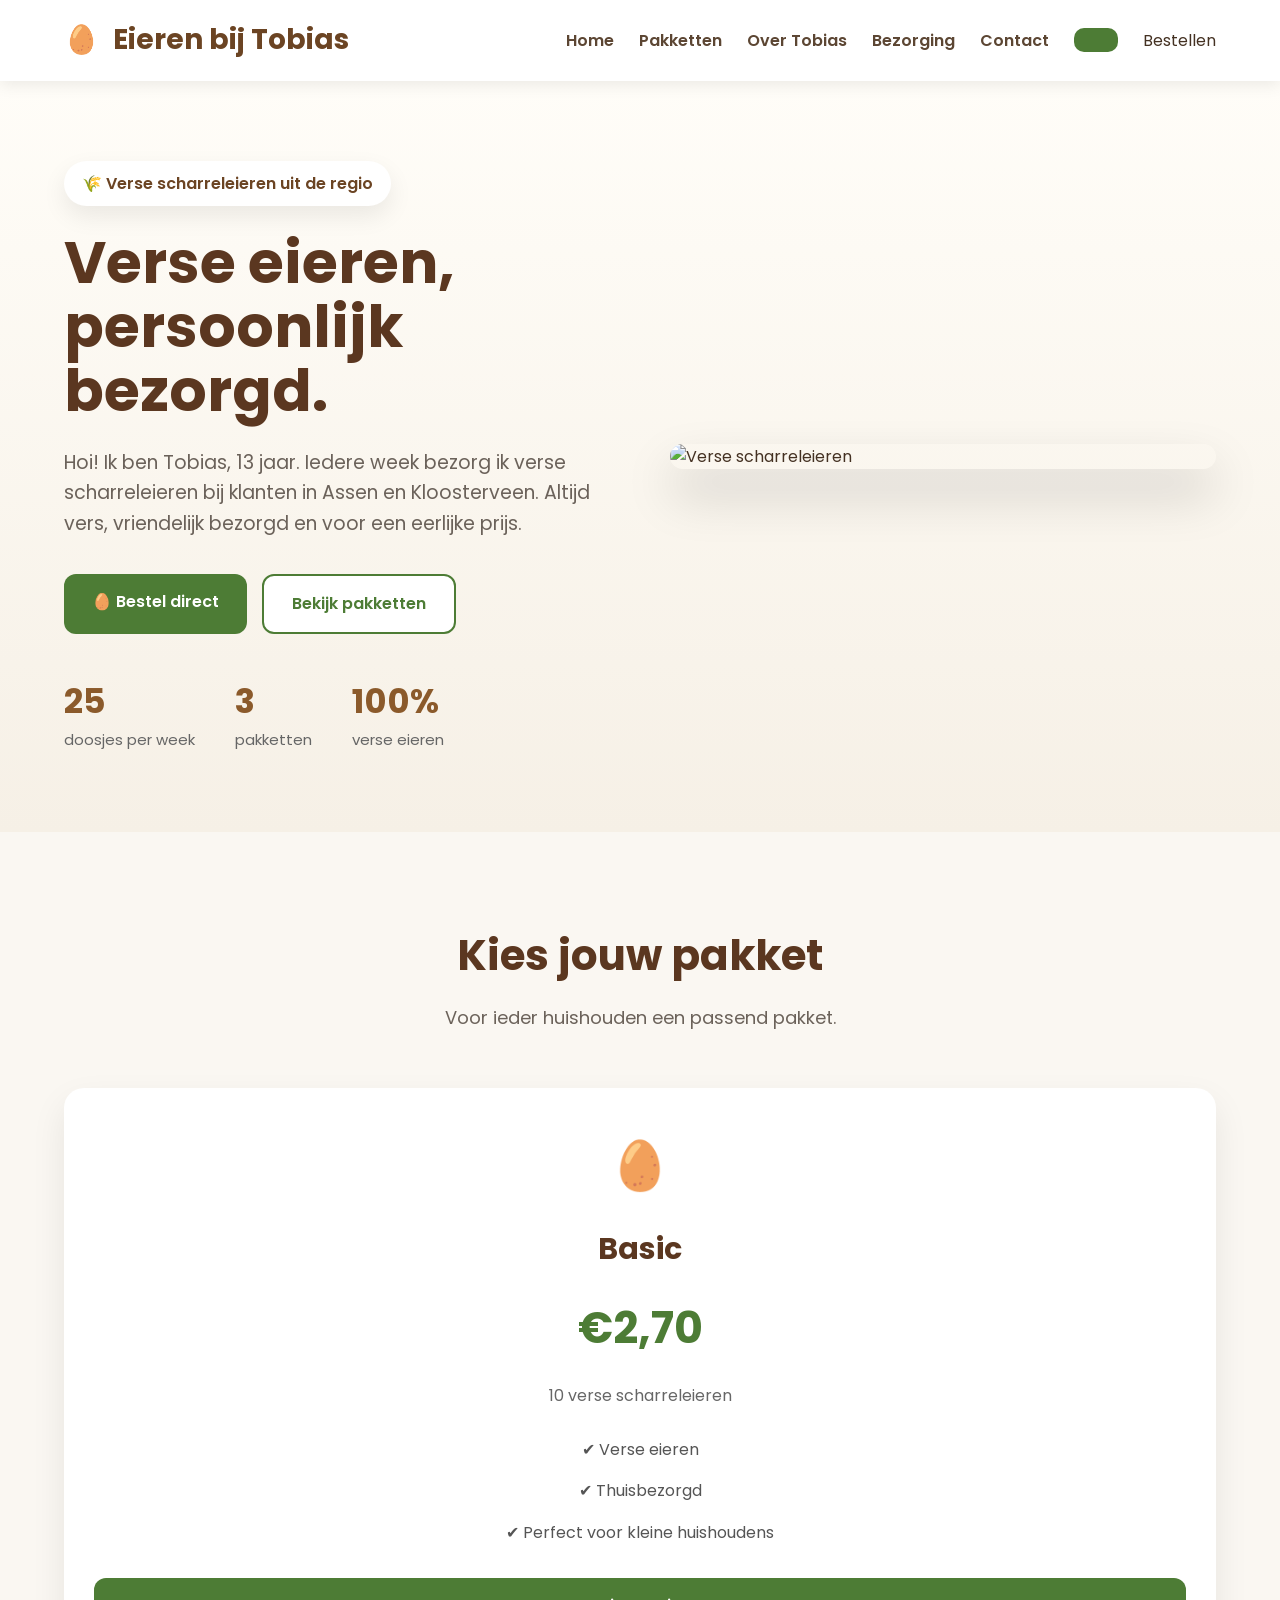
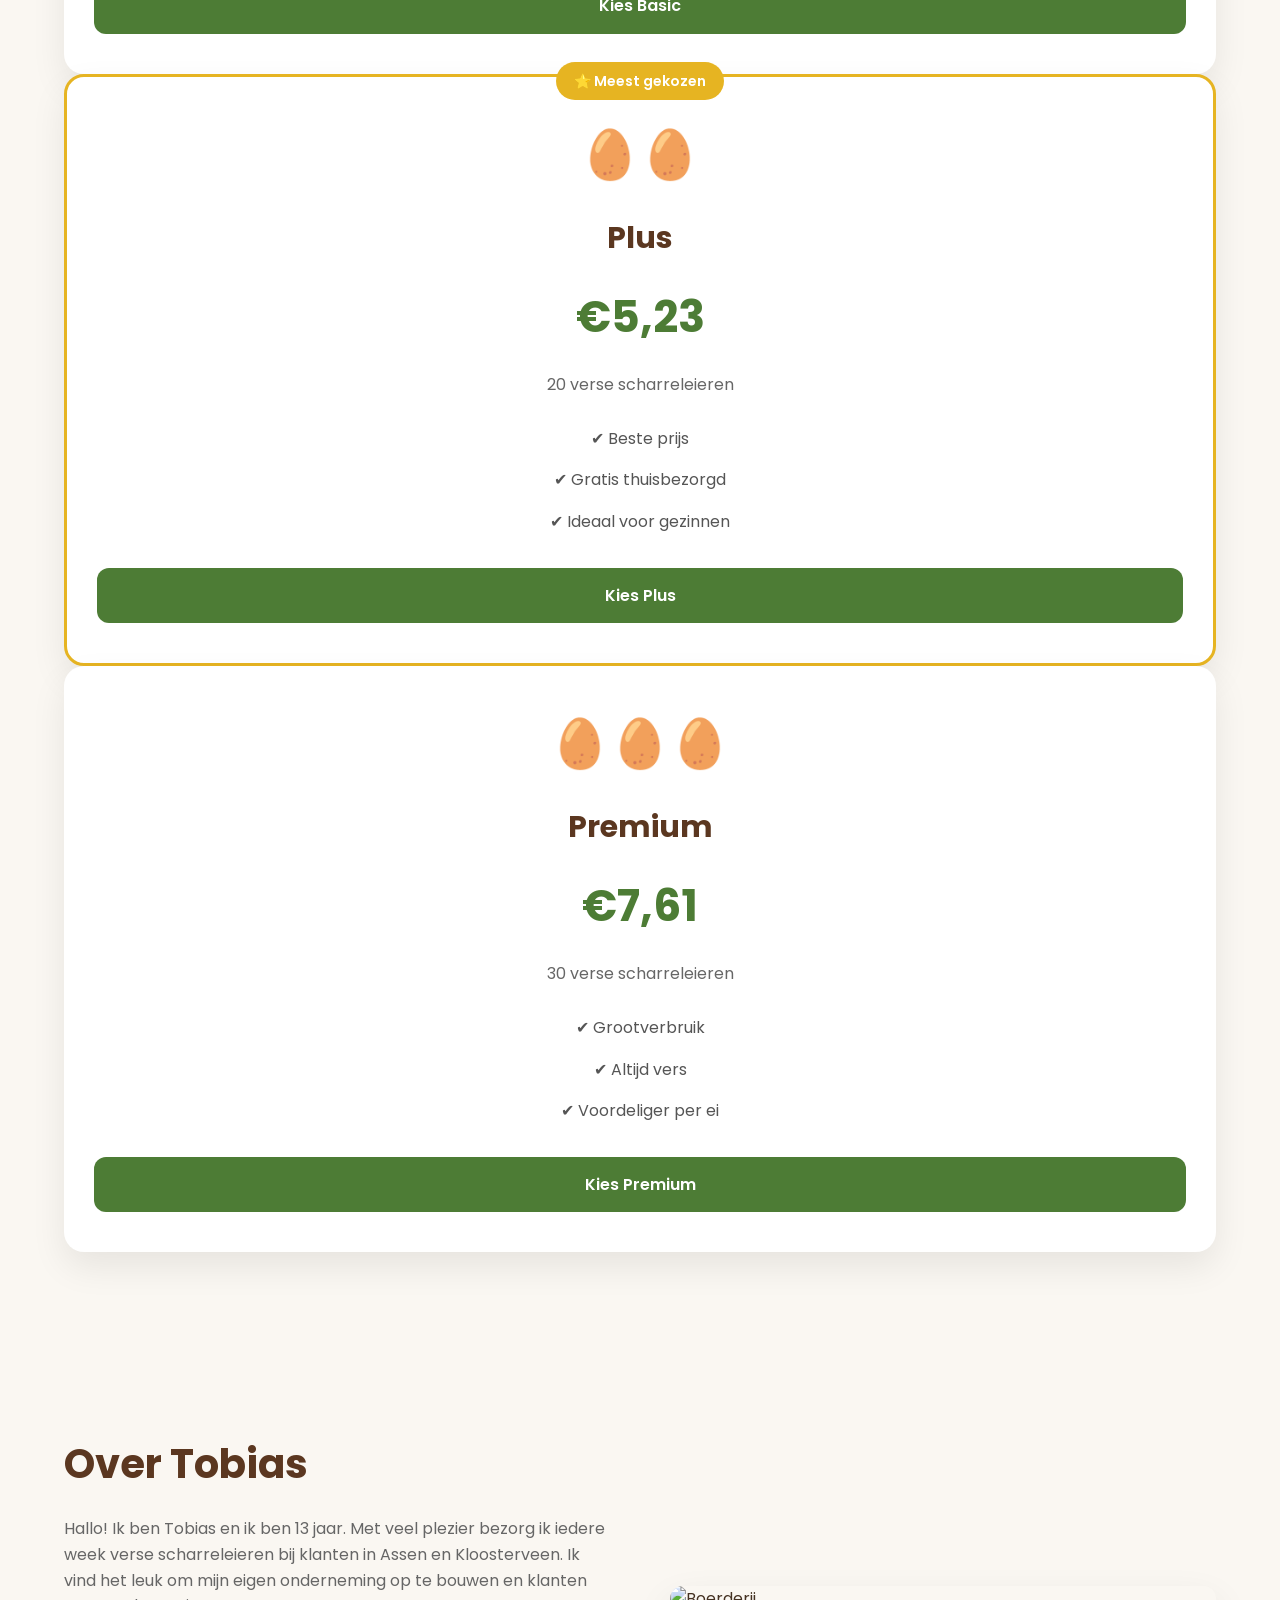
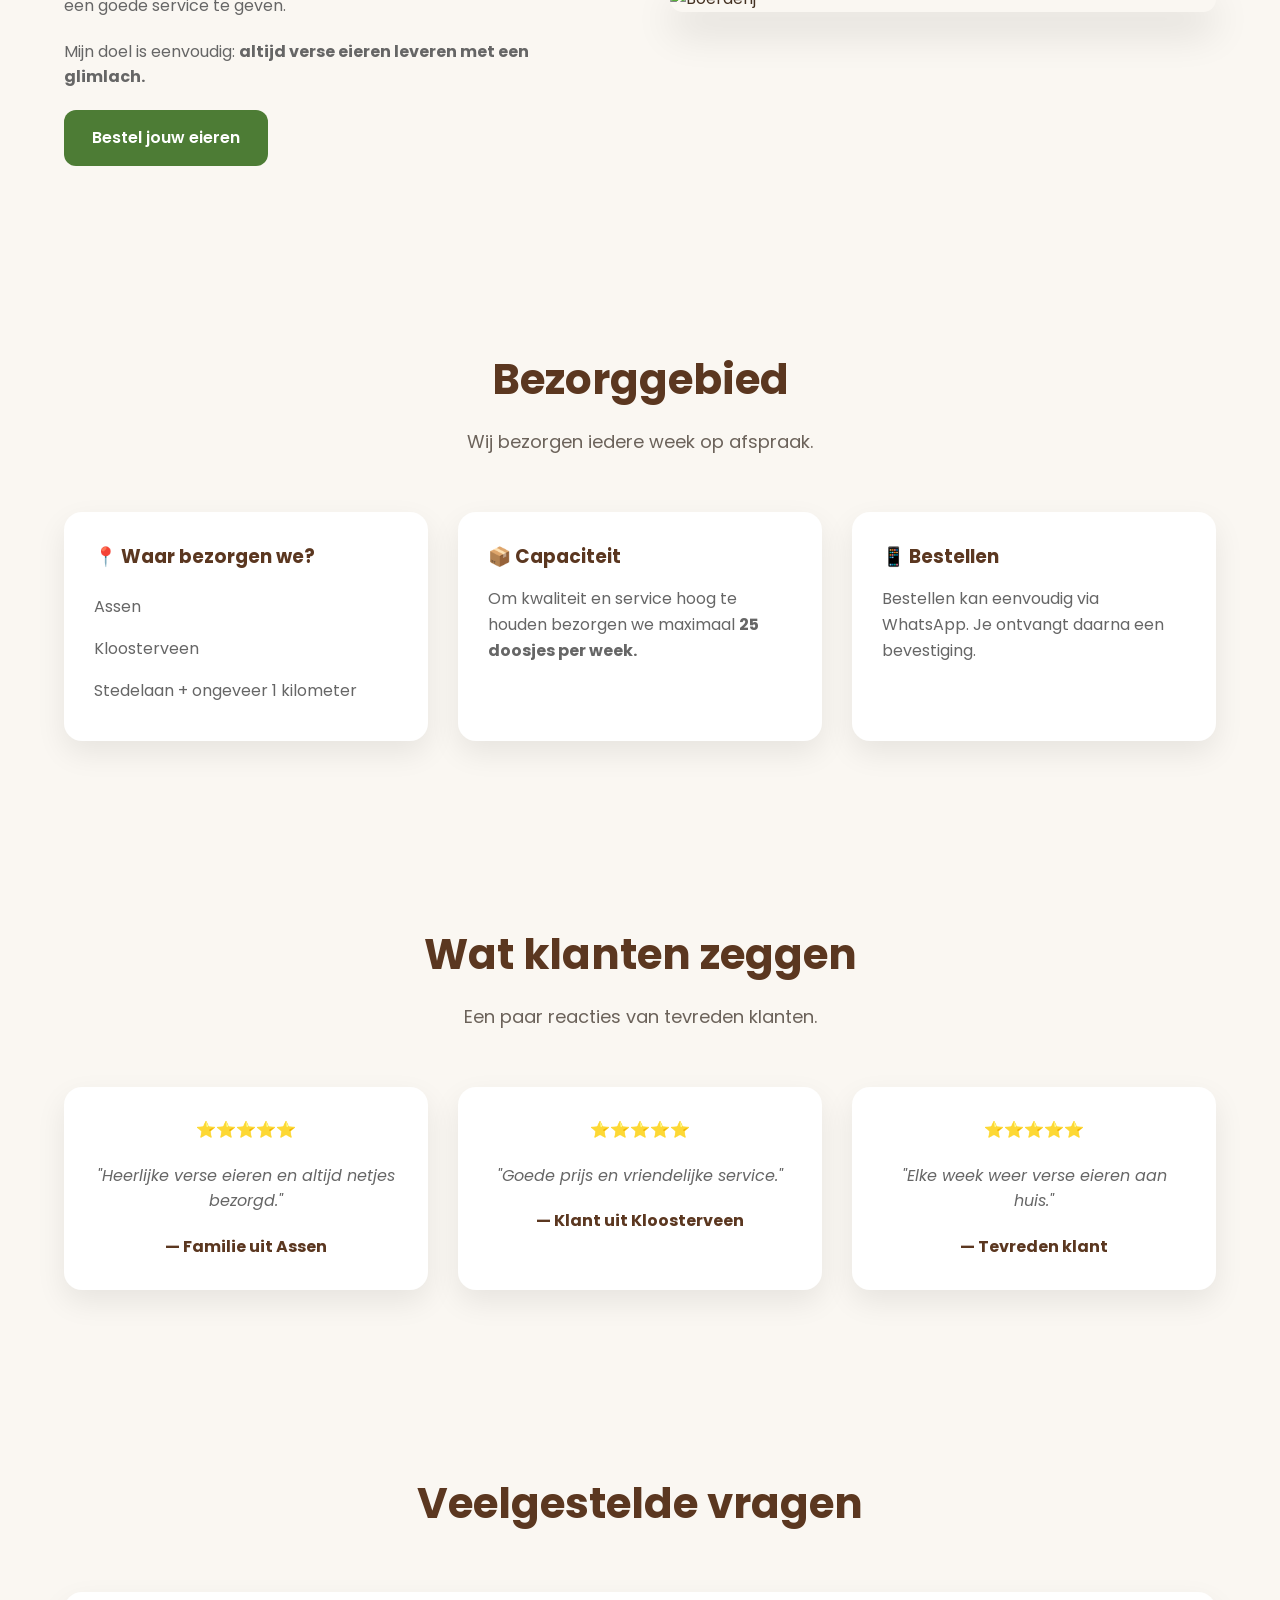
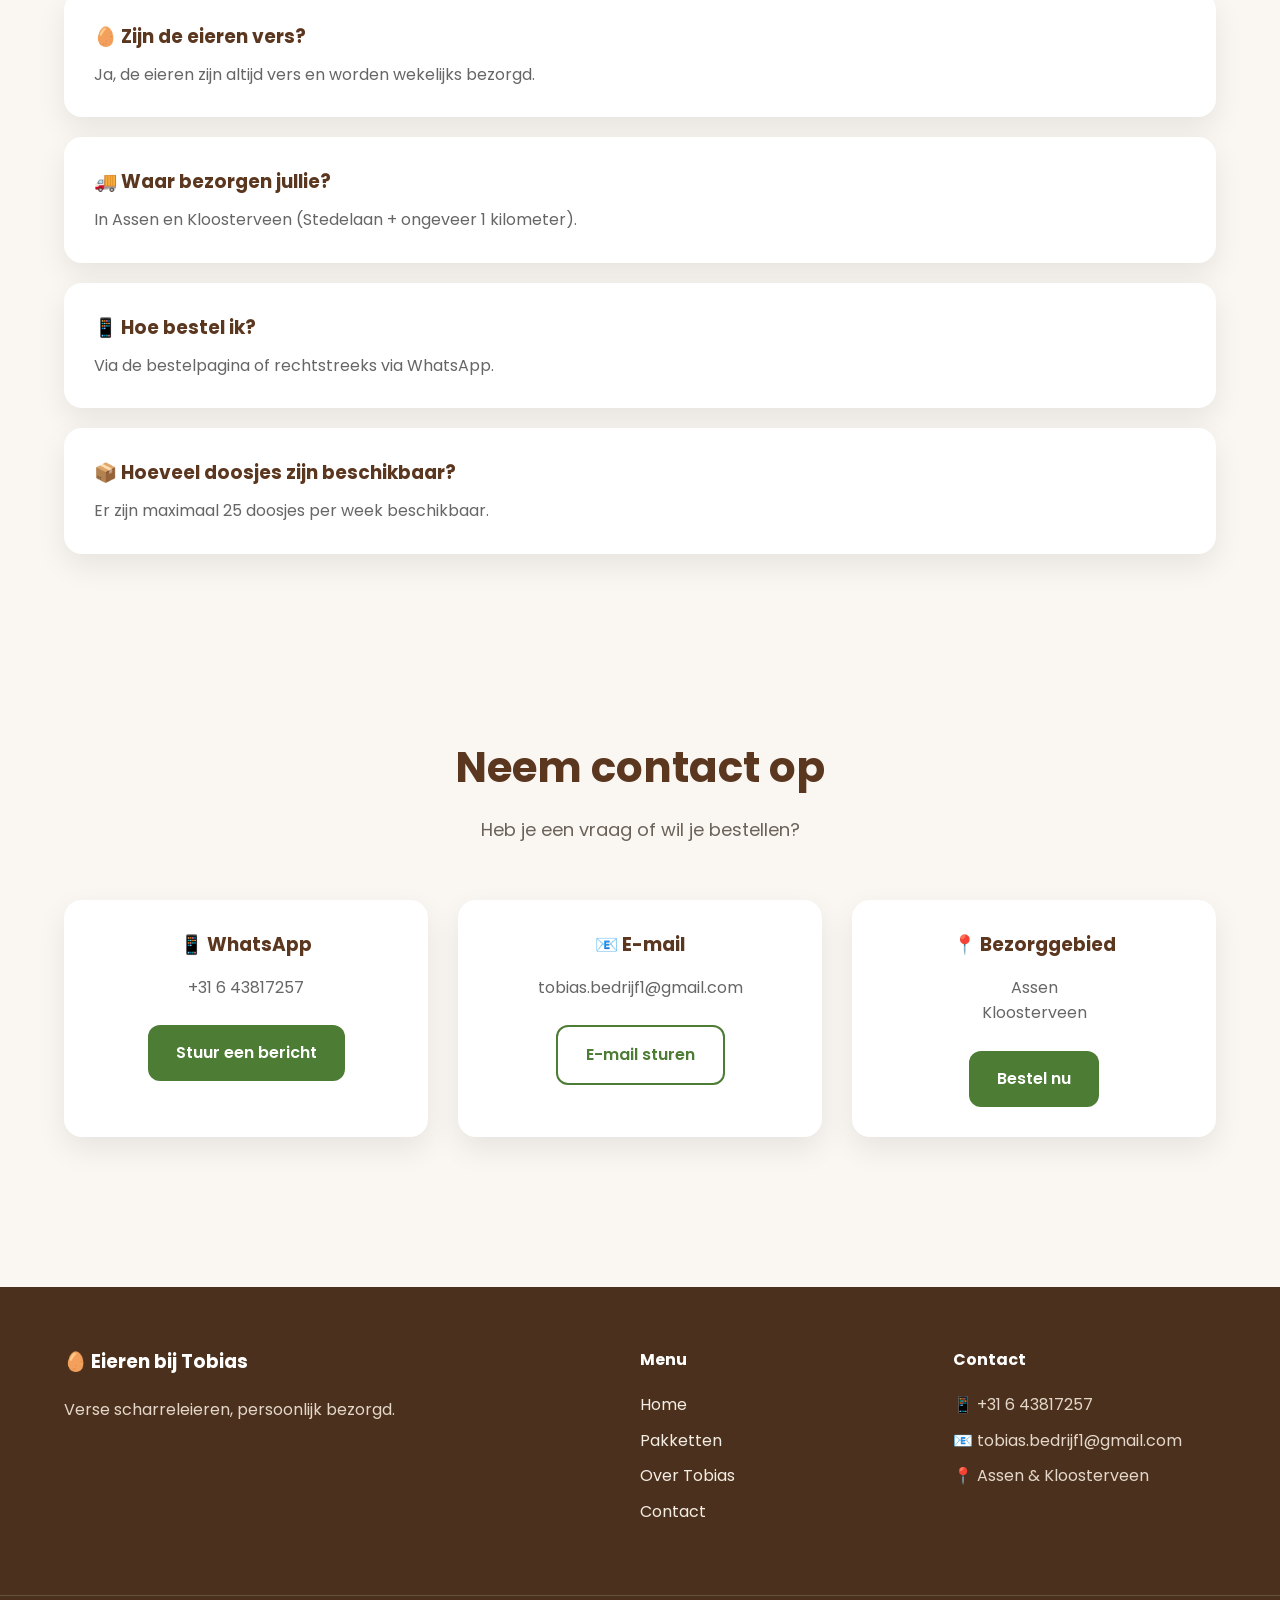
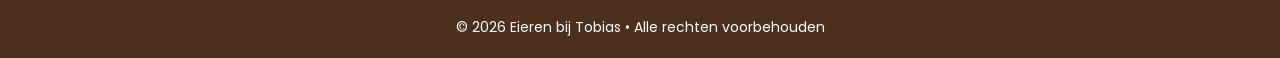
==== index.html @ 635466a1 "Add files via upload" ====
<!DOCTYPE html>
<html lang="nl">

<head>

    <meta charset="UTF-8">
    <meta name="viewport" content="width=device-width, initial-scale=1.0">

    <title>Eieren bij Tobias | Verse Scharreleieren in Assen</title>

    <meta name="description" content="Verse scharreleieren thuisbezorgd in Assen en Kloosterveen door Tobias. Bestel eenvoudig via WhatsApp.">

    <meta name="keywords" content="eieren, scharreleieren, assen, kloosterveen, bezorgen">

    <link rel="stylesheet" href="style.css">

    <link rel="preconnect" href="https://fonts.googleapis.com">

    <link rel="preconnect" href="https://fonts.gstatic.com" crossorigin>

    <link href="https://fonts.googleapis.com/css2?family=Poppins:wght@300;400;600;700&display=swap" rel="stylesheet">

</head>

<body>

<header>

<div class="container">

<div class="logo">

🥚 <span>Eieren bij Tobias</span>

</div>

<button class="menu-toggle" aria-label="Menu">

☰

</button>

<nav id="menu">

<a href="#home">Home</a>

<a href="#prijzen">Pakketten</a>

<a href="#over">Over Tobias</a>

<a href="#bezorging">Bezorging</a>

<a href="#contact">Contact</a>

<a href="bestellen.html" class="nav-button">

</a>

Bestellen

</a>

</nav>

</a>

</nav>

</div>

</header>

<section id="home" class="hero">

<div class="container hero-grid">

<div class="hero-text">

<div class="hero-label">

🌾 Verse scharreleieren uit de regio

</div>

<h1>

Verse eieren,
persoonlijk bezorgd.

</h1>

<p>

Hoi!

Ik ben Tobias, 13 jaar.

Iedere week bezorg ik verse scharreleieren
bij klanten in Assen en Kloosterveen.

Altijd vers, vriendelijk bezorgd en voor een eerlijke prijs.

</p>

<div class="hero-buttons">

<a href="bestellen.html" class="button">

🥚 Bestel direct

</a>

<a href="#prijzen" class="button secondary">

Bekijk pakketten

</a>

</div>

<div class="hero-info">

<div>

<strong>25</strong>

<span>doosjes per week</span>

</div>

<div>

<strong>3</strong>

<span>pakketten</span>

</div>

<div>

<strong>100%</strong>

<span>verse eieren</span>

</div>

</div>

</div>

<div class="hero-image">

<img src="https://images.unsplash.com/photo-1506976785307-8732e854ad03?auto=format&fit=crop&w=1200&q=80"
alt="Verse scharreleieren">

</div>

</div>

</section>

<section id="prijzen">

<div class="container">

<div class="section-title">

<h2>Kies jouw pakket</h2>

<p>

Voor ieder huishouden een passend pakket.

</p>

</div>

<div class="pricing-grid">

</div>

<div class="prijs-kaart">

    <div class="kaart-icoon">🥚</div>

    <h3>Basic</h3>

    <div class="kaart-prijs">€2,70</div>

    <p>10 verse scharreleieren</p>

    <ul>

        <li>✔ Verse eieren</li>
        <li>✔ Thuisbezorgd</li>
        <li>✔ Perfect voor kleine huishoudens</li>

    </ul>

    <a href="bestellen.html" class="button">
        Kies Basic
    </a>

</div>

<div class="prijs-kaart populair">

    <div class="populair-label">
        ⭐ Meest gekozen
    </div>

    <div class="kaart-icoon">🥚🥚</div>

    <h3>Plus</h3>

    <div class="kaart-prijs">€5,23</div>

    <p>20 verse scharreleieren</p>

    <ul>

        <li>✔ Beste prijs</li>
        <li>✔ Gratis thuisbezorgd</li>
        <li>✔ Ideaal voor gezinnen</li>

    </ul>

    <a href="bestellen.html" class="button">
        Kies Plus
    </a>

</div>

<div class="prijs-kaart">

    <div class="kaart-icoon">🥚🥚🥚</div>

    <h3>Premium</h3>

    <div class="kaart-prijs">€7,61</div>

    <p>30 verse scharreleieren</p>

    <ul>

        <li>✔ Grootverbruik</li>
        <li>✔ Altijd vers</li>
        <li>✔ Voordeliger per ei</li>

    </ul>

    <a href="bestellen.html" class="button">
        Kies Premium
    </a>

</div>

</div>

</div>

</section>

<section id="over">

<div class="container over-grid">

<div>

<h2>Over Tobias</h2>

<p>

Hallo! Ik ben Tobias en ik ben 13 jaar.

Met veel plezier bezorg ik iedere week verse scharreleieren
bij klanten in Assen en Kloosterveen.

Ik vind het leuk om mijn eigen onderneming op te bouwen
en klanten een goede service te geven.

</p>

<p>

Mijn doel is eenvoudig:

<strong>altijd verse eieren leveren met een glimlach.</strong>

</p>

<a href="bestellen.html" class="button">

Bestel jouw eieren

</a>

</div>

<div>

<img src="https://images.unsplash.com/photo-1518495973542-4542c06a5843?auto=format&fit=crop&w=900&q=80"
alt="Boerderij">

</div>

</div>

</section>

<section id="bezorging">

<div class="container">

<div class="section-title">

<h2>Bezorggebied</h2>

<p>

Wij bezorgen iedere week op afspraak.

</p>

</div>

<div class="bezorging-grid">

<div class="bezorg-box">

<h3>📍 Waar bezorgen we?</h3>

<ul>

<li>Assen</li>

<li>Kloosterveen</li>

<li>Stedelaan + ongeveer 1 kilometer</li>

</ul>

</div>

<div class="bezorg-box">

<h3>📦 Capaciteit</h3>

<p>

Om kwaliteit en service hoog te houden bezorgen we maximaal

<strong>25 doosjes per week.</strong>

</p>

</div>

<div class="bezorg-box">

<h3>📱 Bestellen</h3>

<p>

Bestellen kan eenvoudig via WhatsApp.

Je ontvangt daarna een bevestiging.

</p>

</div>

</div>

</div>

</section>

<section id="reviews">

<div class="container">

<div class="section-title">

<h2>Wat klanten zeggen</h2>

<p>Een paar reacties van tevreden klanten.</p>

</div>

<div class="reviews-grid">

<div class="review">

⭐⭐⭐⭐⭐

<p>

"Heerlijke verse eieren en altijd netjes bezorgd."

</p>

<strong>— Familie uit Assen</strong>

</div>

<div class="review">

⭐⭐⭐⭐⭐

<p>

"Goede prijs en vriendelijke service."

</p>

<strong>— Klant uit Kloosterveen</strong>

</div>

<div class="review">

⭐⭐⭐⭐⭐

<p>

"Elke week weer verse eieren aan huis."

</p>

<strong>— Tevreden klant</strong>

</div>

</div>

</div>

</section>

<section id="faq">

<div class="container">

<div class="section-title">

<h2>Veelgestelde vragen</h2>

</div>

<div class="faq">

<div class="faq-item">

<h3>🥚 Zijn de eieren vers?</h3>

<p>Ja, de eieren zijn altijd vers en worden wekelijks bezorgd.</p>

</div>

<div class="faq-item">

<h3>🚚 Waar bezorgen jullie?</h3>

<p>In Assen en Kloosterveen (Stedelaan + ongeveer 1 kilometer).</p>

</div>

<div class="faq-item">

<h3>📱 Hoe bestel ik?</h3>

<p>Via de bestelpagina of rechtstreeks via WhatsApp.</p>

</div>

<div class="faq-item">

<h3>📦 Hoeveel doosjes zijn beschikbaar?</h3>

<p>Er zijn maximaal 25 doosjes per week beschikbaar.</p>

</div>

</div>

</div>

</section>

<section id="contact">

<div class="container">

<div class="section-title">

<h2>Neem contact op</h2>

<p>Heb je een vraag of wil je bestellen?</p>

</div>

<div class="contact-grid">

<div class="contact-card">

<h3>📱 WhatsApp</h3>

<p>+31 6 43817257</p>

<a class="button" href="https://wa.me/31643817257">

Stuur een bericht

</a>

</div>

<div class="contact-card">

<h3>📧 E-mail</h3>

<p>tobias.bedrijf1@gmail.com</p>

<a class="button secondary"

href="mailto:tobias.bedrijf1@gmail.com">

E-mail sturen

</a>

</div>

<div class="contact-card">

<h3>📍 Bezorggebied</h3>

<p>

Assen

<br>

Kloosterveen

</p>

<a class="button"

href="bestellen.html">

Bestel nu

</a>

</div>

</div>

</div>

</section>

<footer>

<div class="container footer-grid">

<div>

<h3>🥚 Eieren bij Tobias</h3>

<p>

Verse scharreleieren,
persoonlijk bezorgd.

</p>

</div>

<div>

<h4>Menu</h4>

<ul>

<li><a href="#home">Home</a></li>

<li><a href="#prijzen">Pakketten</a></li>

<li><a href="#over">Over Tobias</a></li>

<li><a href="#contact">Contact</a></li>

</ul>

</div>

<div>

<h4>Contact</h4>

<p>📱 +31 6 43817257</p>

<p>📧 tobias.bedrijf1@gmail.com</p>

<p>📍 Assen & Kloosterveen</p>

</div>

</div>

<div class="copyright">

<p>

© 2026 Eieren bij Tobias • Alle rechten voorbehouden

</p>

</div>

</footer>

<script src="script.js"></script>

</body>

</html>
---- style.css ----
/* ==========================================
   EIEREN BIJ TOBIAS
   style.css
========================================== */

/* ---------- RESET ---------- */

*{
    margin:0;
    padding:0;
    box-sizing:border-box;
}

html{
    scroll-behavior:smooth;
}

body{
    font-family:'Poppins',sans-serif;
    background:#faf7f2;
    color:#443122;
    line-height:1.6;
}

img{
    max-width:100%;
    display:block;
}

a{
    text-decoration:none;
}

ul{
    list-style:none;
}

/* ---------- CONTAINER ---------- */

.container{
    width:90%;
    max-width:1200px;
    margin:auto;
}

/* ---------- HEADER ---------- */

header{
    background:#ffffff;
    position:sticky;
    top:0;
    z-index:999;
    box-shadow:0 4px 15px rgba(0,0,0,.08);
}

header .container{
    display:flex;
    justify-content:space-between;
    align-items:center;
    padding:18px 0;
}

.logo{
    font-size:28px;
    font-weight:700;
    color:#6b4423;
}

.logo span{
    margin-left:8px;
}

nav{
    display:flex;
    align-items:center;
    gap:25px;
}

nav a{
    color:#5c4633;
    font-weight:600;
    transition:.3s;
}

nav a:hover{
    color:#8b5a2b;
}

.nav-button{

    background:#4d7c35;
    color:white;
    padding:12px 22px;
    border-radius:10px;

}

.nav-button:hover{

    background:#3e652b;
    color:white;

}

/* ---------- HERO ---------- */

.hero{

    padding:80px 0;
    background:linear-gradient(180deg,#fffdf8,#f6f0e6);

}

.hero-grid{

    display:grid;
    grid-template-columns:1fr 1fr;
    gap:60px;
    align-items:center;

}

.hero-label{

    display:inline-block;

    background:#fff;

    color:#6b4423;

    padding:10px 18px;

    border-radius:40px;

    font-weight:600;

    box-shadow:0 10px 25px rgba(0,0,0,.08);

    margin-bottom:25px;

}

.hero-text h1{

    font-size:58px;

    line-height:1.1;

    color:#5b3720;

    margin-bottom:25px;

}

.hero-text p{

    font-size:19px;

    color:#6b625a;

    margin-bottom:35px;

}

.hero-buttons{

    display:flex;

    gap:15px;

    flex-wrap:wrap;

    margin-bottom:40px;

}

.button{

    background:#4d7c35;

    color:white;

    padding:15px 28px;

    border-radius:12px;

    font-weight:600;

    transition:.3s;

    display:inline-block;

}

.button:hover{

    transform:translateY(-3px);

    background:#3c6229;

}

.button.secondary{

    background:white;

    color:#4d7c35;

    border:2px solid #4d7c35;

}

.button.secondary:hover{

    background:#4d7c35;

    color:white;

}

.hero-info{

    display:flex;

    gap:40px;

}

.hero-info div{

    display:flex;

    flex-direction:column;

}

.hero-info strong{

    font-size:34px;

    color:#8b5a2b;

}

.hero-info span{

    color:#666;

    font-size:15px;

}

.hero-image img{

    border-radius:25px;

    box-shadow:0 25px 50px rgba(0,0,0,.18);

}

/* ---------- TITELS ---------- */

.section-title{

    text-align:center;

    margin-bottom:55px;

}

.section-title h2{

    font-size:42px;

    color:#5b3720;

    margin-bottom:15px;

}

.section-title p{

    color:#6b625a;

    font-size:18px;

}

section{

    padding:90px 0;

}

/* ==========================================
   PRIJSKAARTEN
========================================== */

.pricing-grid{
    display:grid;
    grid-template-columns:repeat(auto-fit,minmax(300px,1fr));
    gap:35px;
}

.prijs-kaart{
    background:#fff;
    border-radius:20px;
    padding:40px 30px;
    text-align:center;
    box-shadow:0 15px 35px rgba(0,0,0,.08);
    transition:.35s;
    position:relative;
}

.prijs-kaart:hover{
    transform:translateY(-10px);
}

.prijs-kaart.populair{
    border:3px solid #e6b422;
    transform:scale(1.03);
}

.prijs-kaart.populair:hover{
    transform:scale(1.06);
}

.populair-label{
    position:absolute;
    top:-15px;
    left:50%;
    transform:translateX(-50%);
    background:#e6b422;
    color:#fff;
    padding:8px 18px;
    border-radius:30px;
    font-size:14px;
    font-weight:600;
}

.kaart-icoon{
    font-size:48px;
    margin-bottom:20px;
}

.prijs-kaart h3{
    font-size:30px;
    color:#5b3720;
    margin-bottom:10px;
}

.kaart-prijs{
    font-size:44px;
    color:#4d7c35;
    font-weight:700;
    margin:20px 0;
}

.prijs-kaart p{
    color:#666;
    margin-bottom:20px;
}

.prijs-kaart li{
    padding:8px 0;
    color:#555;
}

.prijs-kaart .button{
    width:100%;
    margin-top:25px;
}

/* ==========================================
   OVER TOBIAS
========================================== */

.over-grid{
    display:grid;
    grid-template-columns:1fr 1fr;
    gap:60px;
    align-items:center;
}

.over-grid h2{
    font-size:40px;
    color:#5b3720;
    margin-bottom:20px;
}

.over-grid p{
    margin-bottom:20px;
    color:#666;
}

.over-grid img{
    border-radius:20px;
    box-shadow:0 20px 40px rgba(0,0,0,.12);
}

/* ==========================================
   BEZORGGEBIED
========================================== */

.bezorging-grid{
    display:grid;
    grid-template-columns:repeat(auto-fit,minmax(280px,1fr));
    gap:30px;
}

.bezorg-box{
    background:#fff;
    border-radius:18px;
    padding:30px;
    box-shadow:0 12px 30px rgba(0,0,0,.08);
    transition:.3s;
}

.bezorg-box:hover{
    transform:translateY(-6px);
}

.bezorg-box h3{
    color:#5b3720;
    margin-bottom:15px;
}

.bezorg-box p{
    color:#666;
}

.bezorg-box li{
    padding:8px 0;
    color:#666;
}

/* ==========================================
   ALGEMENE KAARTEN
========================================== */

.review,
.contact-card,
.faq-item{
    background:#fff;
    border-radius:18px;
    padding:30px;
    box-shadow:0 12px 30px rgba(0,0,0,.08);
}

.review,
.contact-card{
    transition:.3s;
}

.review:hover,
.contact-card:hover{
    transform:translateY(-6px);
}

/* ==========================================
   REVIEWS
========================================== */

.reviews-grid{
    display:grid;
    grid-template-columns:repeat(auto-fit,minmax(280px,1fr));
    gap:30px;
}

.review{
    text-align:center;
}

.review p{
    margin:20px 0;
    color:#666;
    font-style:italic;
}

.review strong{
    color:#5b3720;
}

/* ==========================================
   FAQ
========================================== */

.faq{
    display:grid;
    gap:20px;
}

.faq-item h3{
    color:#5b3720;
    margin-bottom:10px;
}

.faq-item p{
    color:#666;
}

/* ==========================================
   CONTACT
========================================== */

.contact-grid{
    display:grid;
    grid-template-columns:repeat(auto-fit,minmax(280px,1fr));
    gap:30px;
}

.contact-card{
    text-align:center;
}

.contact-card h3{
    margin-bottom:15px;
    color:#5b3720;
}

.contact-card p{
    margin-bottom:25px;
    color:#666;
}

/* ==========================================
   FOOTER
========================================== */

footer{
    background:#4b311d;
    color:#fff;
    margin-top:60px;
}

.footer-grid{
    display:grid;
    grid-template-columns:2fr 1fr 1fr;
    gap:50px;
    padding:60px 0;
}

.footer-grid h3,
.footer-grid h4{
    margin-bottom:20px;
}

.footer-grid p{
    color:#e4d7ca;
    margin-bottom:10px;
}

.footer-grid ul{
    padding:0;
}

.footer-grid li{
    margin-bottom:10px;
}

.footer-grid a{
    color:#f4ede4;
    transition:.3s;
}

.footer-grid a:hover{
    color:#ffd166;
}

.copyright{
    text-align:center;
    padding:20px;
    border-top:1px solid rgba(255,255,255,.15);
    font-size:14px;
}

/* ==========================================
   ANIMATIES
========================================== */

.prijs-kaart,
.bezorg-box,
.review,
.contact-card,
.button{
    transition:all .3s ease;
}

img:hover{
    transform:scale(1.02);
    transition:.4s;
}

/* ==========================================
   RESPONSIVE
========================================== */

@media (max-width:992px){

.hero-grid,
.over-grid{
    grid-template-columns:1fr;
    text-align:center;
}

.hero-buttons{
    justify-content:center;
}

.hero-info{
    justify-content:center;
}

.footer-grid{
    grid-template-columns:1fr;
    text-align:center;
}

nav{
    gap:15px;
    flex-wrap:wrap;
    justify-content:center;
}

}

@media (max-width:768px){

.hero{
    padding:60px 0;
}

.hero-text h1{
    font-size:38px;
}

.section-title h2{
    font-size:32px;
}

.hero-info{
    flex-direction:column;
    gap:20px;
}

.prijs-kaart.populair{
    transform:none;
}

.prijs-kaart.populair:hover{
    transform:translateY(-10px);
}

.button{
    width:100%;
    text-align:center;
}

}

@media (max-width:600px){

header .container{
    flex-direction:column;
    gap:20px;
}

.logo{
    font-size:24px;
}

nav{
    flex-direction:column;
    width:100%;
}

nav a,
.nav-button{
    width:100%;
    text-align:center;
}

.hero-text h1{
    font-size:32px;
}

.hero-text p{
    font-size:17px;
}

}

/* ==============================
   VASTE WHATSAPP-KNOP
============================== */

.whatsapp-float{

position:fixed;

right:20px;

bottom:20px;

width:65px;

height:65px;

background:#25D366;

border-radius:50%;

display:flex;

justify-content:center;

align-items:center;

font-size:34px;

color:white;

box-shadow:0 10px 25px rgba(0,0,0,.25);

z-index:9999;

transition:.3s;

}

.whatsapp-float:hover{

transform:scale(1.1);

background:#1da851;

}

/* ==========================
   HAMBURGER MENU
========================== */

.menu-toggle{
display:none;
background:none;
border:none;
font-size:32px;
cursor:pointer;
color:#5b3720;
}

@media (max-width:768px){

.menu-toggle{
display:block;
}

nav{
display:none;
flex-direction:column;
width:100%;
margin-top:20px;
}

nav.open{
display:flex;
}

}
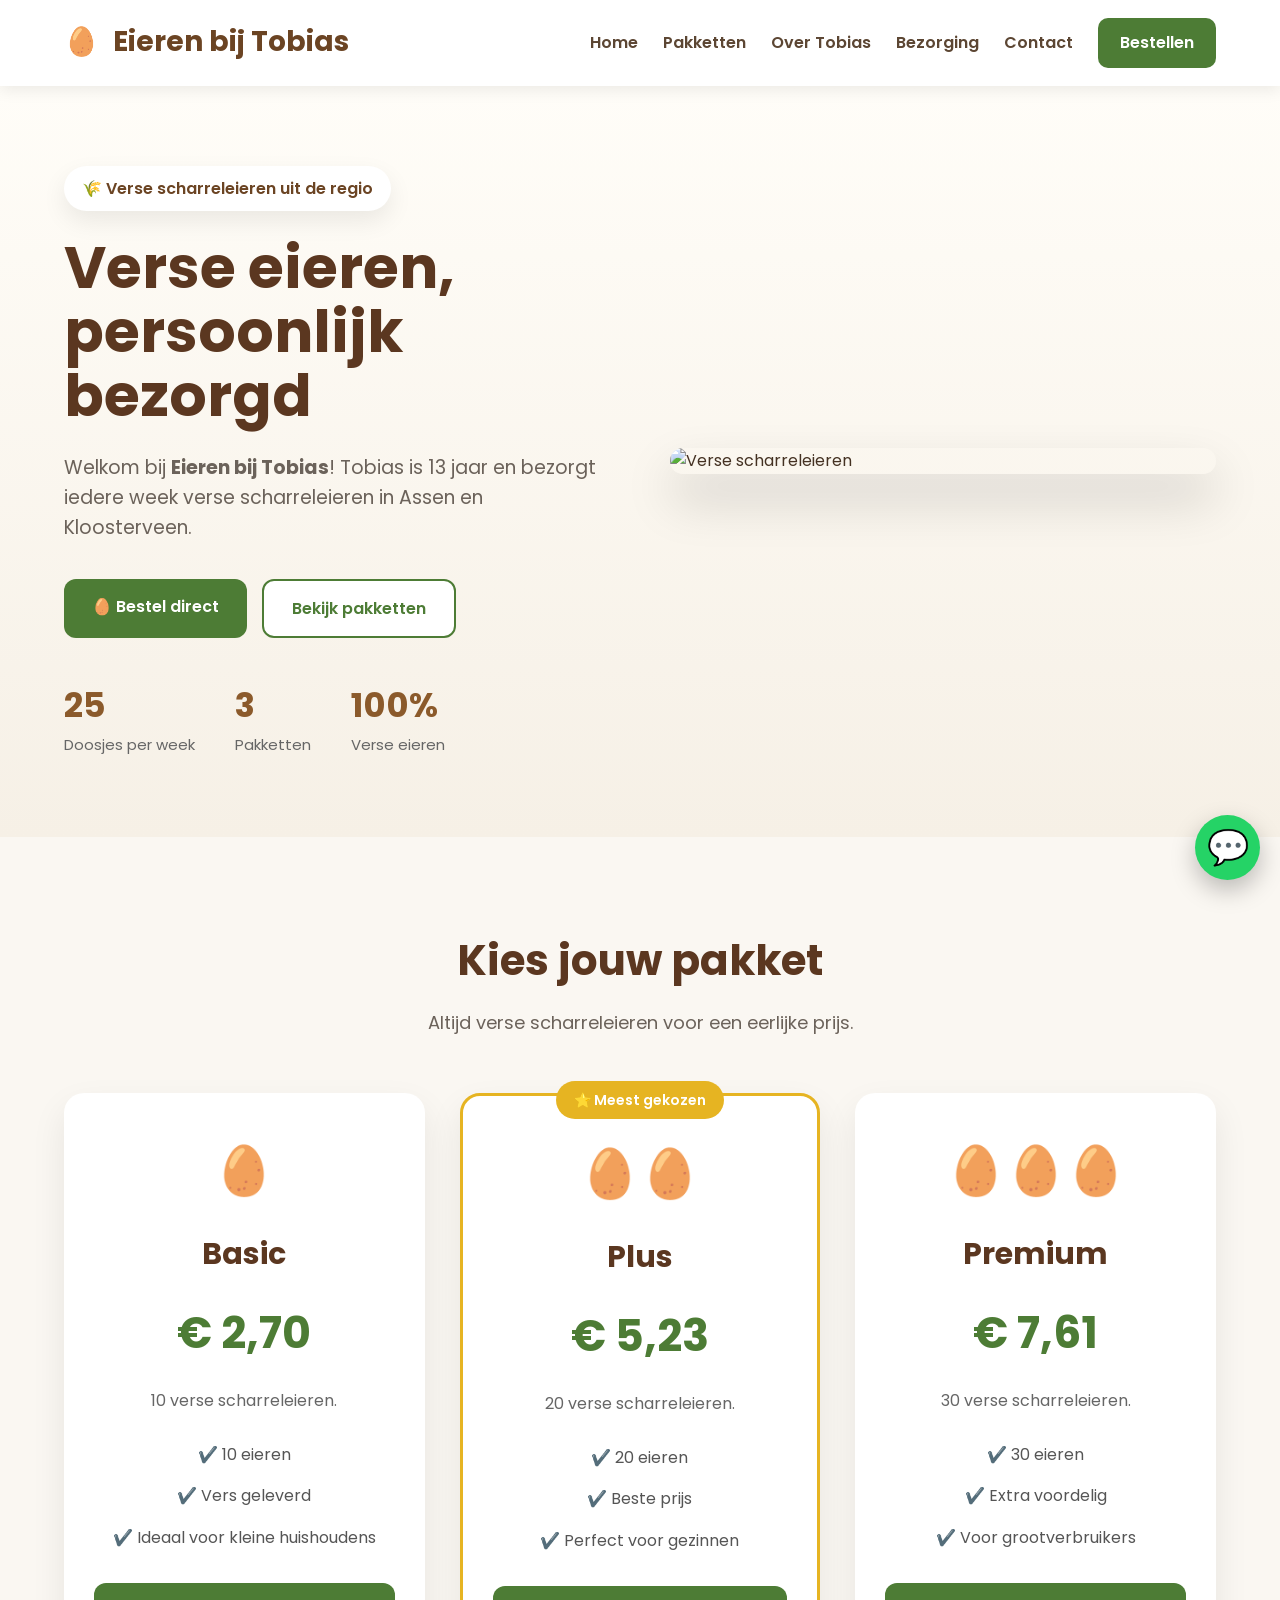
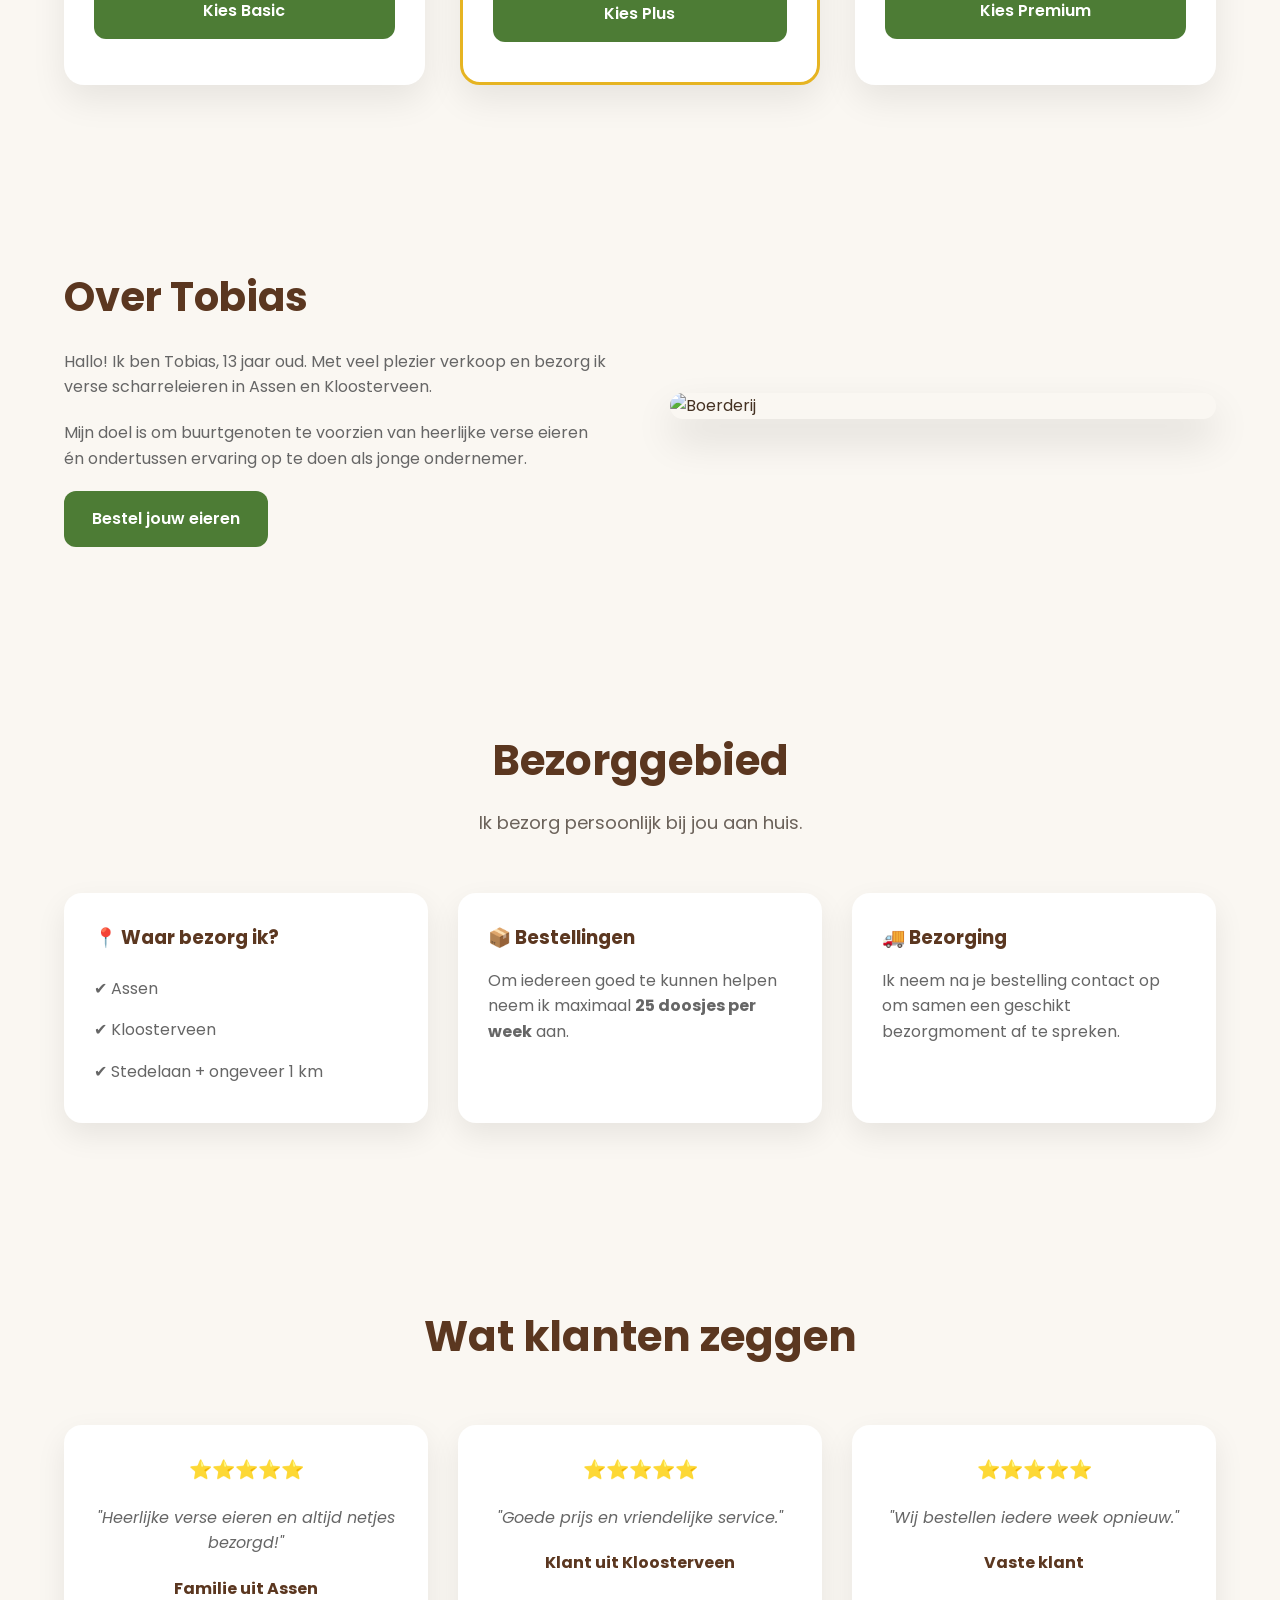
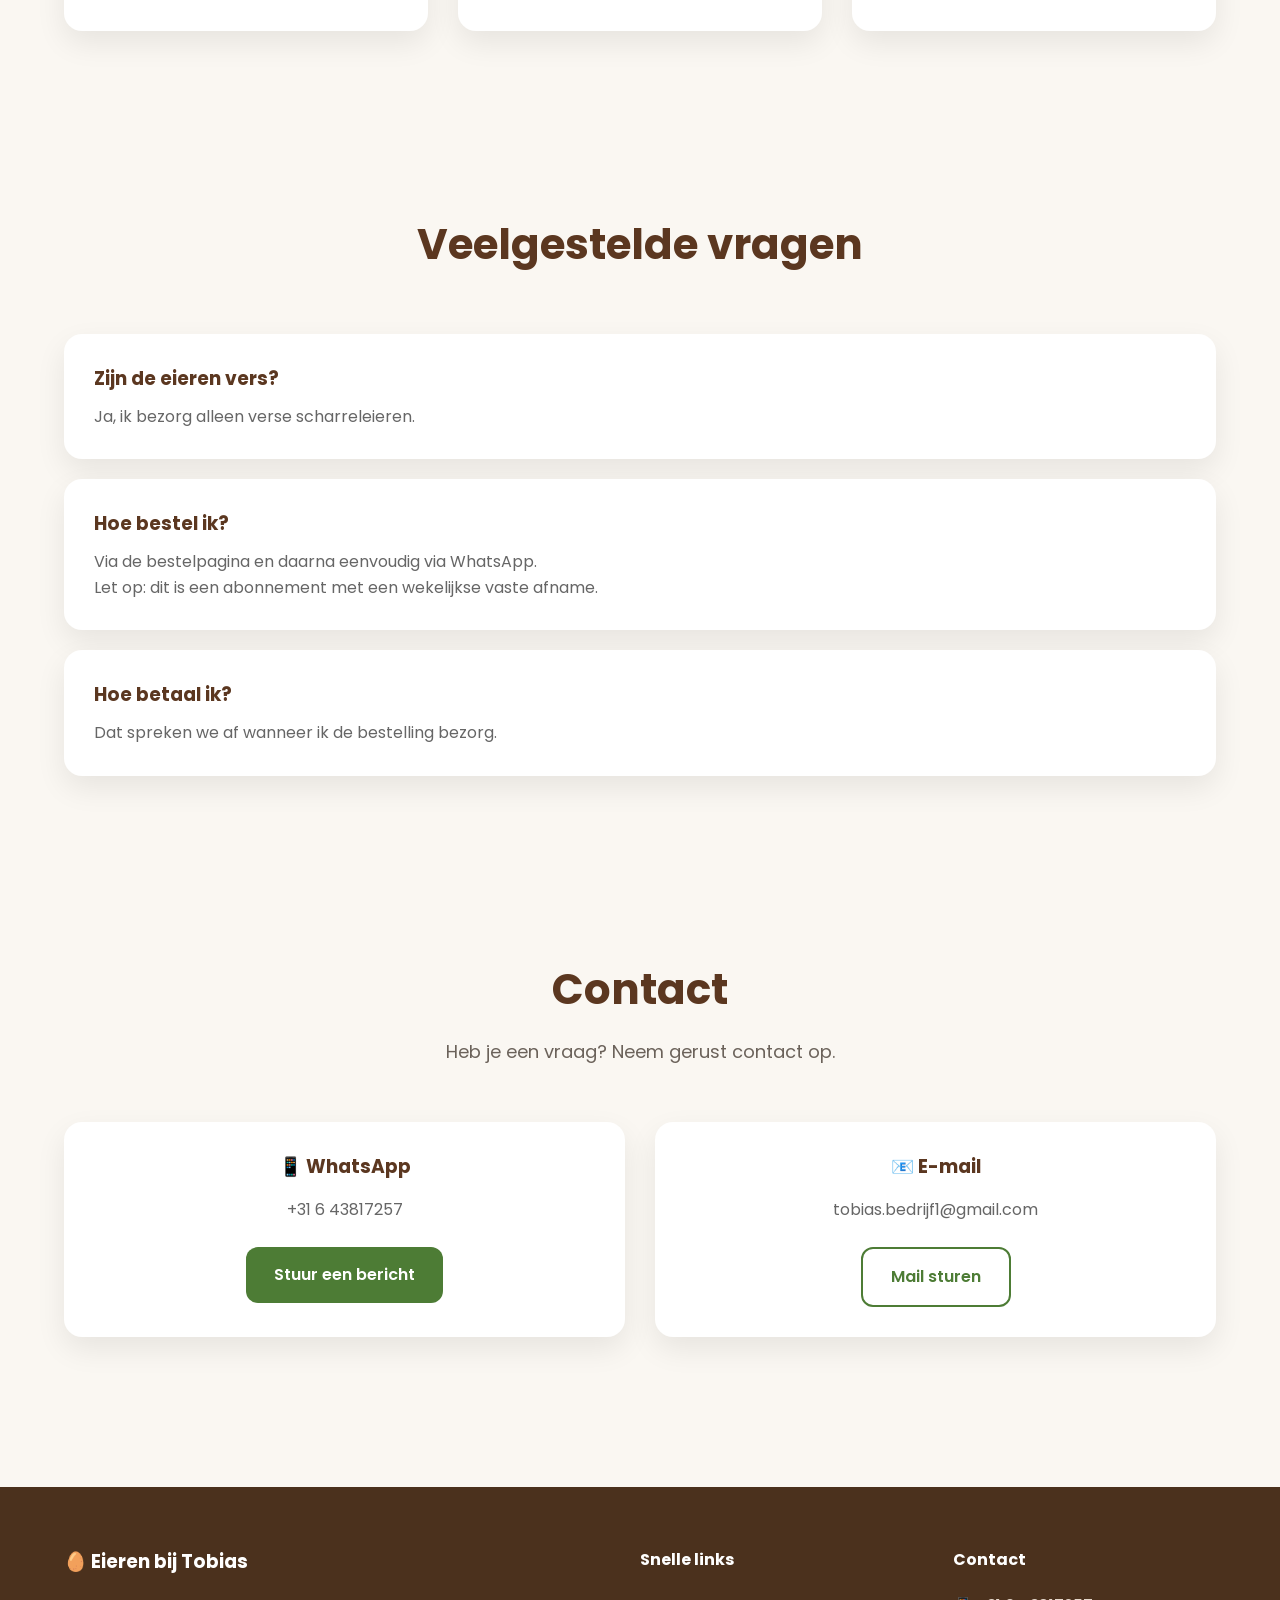
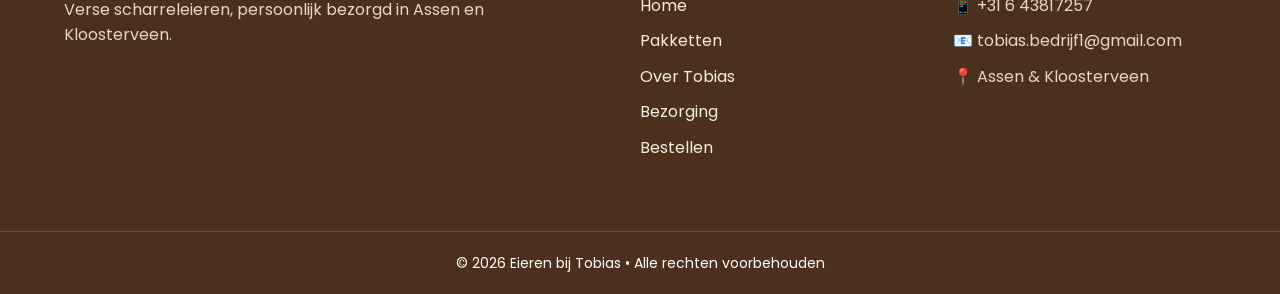
==== commit e66bfee1: "Add files via upload" ====
--- a/index.html
+++ b/index.html
@@ -1,183 +1,135 @@
 <!DOCTYPE html>
 <html lang="nl">
-
 <head>
-
     <meta charset="UTF-8">
     <meta name="viewport" content="width=device-width, initial-scale=1.0">
 
-    <title>Eieren bij Tobias | Verse Scharreleieren in Assen</title>
-
-    <meta name="description" content="Verse scharreleieren thuisbezorgd in Assen en Kloosterveen door Tobias. Bestel eenvoudig via WhatsApp.">
-
-    <meta name="keywords" content="eieren, scharreleieren, assen, kloosterveen, bezorgen">
+    <title>Eieren bij Tobias | Verse scharreleieren in Assen</title>
+
+    <meta name="description" content="Verse scharreleieren bestellen bij Eieren bij Tobias. Bezorging in Assen en Kloosterveen.">
 
     <link rel="stylesheet" href="style.css">
 
     <link rel="preconnect" href="https://fonts.googleapis.com">
-
     <link rel="preconnect" href="https://fonts.gstatic.com" crossorigin>
 
     <link href="https://fonts.googleapis.com/css2?family=Poppins:wght@300;400;600;700&display=swap" rel="stylesheet">
-
 </head>
 
 <body>
 
 <header>
 
-<div class="container">
-
-<div class="logo">
-
-🥚 <span>Eieren bij Tobias</span>
-
-</div>
-
-<button class="menu-toggle" aria-label="Menu">
-
-☰
-
-</button>
-
-<nav id="menu">
-
-<a href="#home">Home</a>
-
-<a href="#prijzen">Pakketten</a>
-
-<a href="#over">Over Tobias</a>
-
-<a href="#bezorging">Bezorging</a>
-
-<a href="#contact">Contact</a>
-
-<a href="bestellen.html" class="nav-button">
-
-</a>
-
-Bestellen
-
-</a>
-
-</nav>
-
-</a>
-
-</nav>
-
-</div>
+    <div class="container">
+
+        <div class="logo">
+            🥚 <span>Eieren bij Tobias</span>
+        </div>
+
+        <nav>
+
+            <a href="#home">Home</a>
+
+            <a href="#prijzen">Pakketten</a>
+
+            <a href="#over">Over Tobias</a>
+
+            <a href="#bezorging">Bezorging</a>
+
+            <a href="#contact">Contact</a>
+
+            <a href="bestellen.html" class="nav-button">
+                Bestellen
+            </a>
+
+        </nav>
+
+    </div>
 
 </header>
 
-<section id="home" class="hero">
-
-<div class="container hero-grid">
-
-<div class="hero-text">
-
-<div class="hero-label">
-
-🌾 Verse scharreleieren uit de regio
-
-</div>
-
-<h1>
-
-Verse eieren,
-persoonlijk bezorgd.
-
-</h1>
-
-<p>
-
-Hoi!
-
-Ik ben Tobias, 13 jaar.
-
-Iedere week bezorg ik verse scharreleieren
-bij klanten in Assen en Kloosterveen.
-
-Altijd vers, vriendelijk bezorgd en voor een eerlijke prijs.
-
-</p>
-
-<div class="hero-buttons">
-
-<a href="bestellen.html" class="button">
-
-🥚 Bestel direct
-
-</a>
-
-<a href="#prijzen" class="button secondary">
-
-Bekijk pakketten
-
-</a>
-
-</div>
-
-<div class="hero-info">
-
-<div>
-
-<strong>25</strong>
-
-<span>doosjes per week</span>
-
-</div>
-
-<div>
-
-<strong>3</strong>
-
-<span>pakketten</span>
-
-</div>
-
-<div>
-
-<strong>100%</strong>
-
-<span>verse eieren</span>
-
-</div>
-
-</div>
-
-</div>
-
-<div class="hero-image">
-
-<img src="https://images.unsplash.com/photo-1506976785307-8732e854ad03?auto=format&fit=crop&w=1200&q=80"
-alt="Verse scharreleieren">
-
-</div>
-
-</div>
+<section class="hero" id="home">
+
+    <div class="container hero-grid">
+
+        <div class="hero-text">
+
+            <div class="hero-label">
+                🌾 Verse scharreleieren uit de regio
+            </div>
+
+            <h1>
+                Verse eieren,
+                persoonlijk bezorgd
+            </h1>
+
+            <p>
+                Welkom bij <strong>Eieren bij Tobias</strong>!
+                Tobias is 13 jaar en bezorgt iedere week verse
+                scharreleieren in Assen en Kloosterveen.
+            </p>
+
+            <div class="hero-buttons">
+
+                <a href="bestellen.html" class="button">
+                    🥚 Bestel direct
+                </a>
+
+                <a href="#prijzen" class="button secondary">
+                    Bekijk pakketten
+                </a>
+
+            </div>
+
+            <div class="hero-info">
+
+                <div>
+                    <strong>25</strong>
+                    <span>Doosjes per week</span>
+                </div>
+
+                <div>
+                    <strong>3</strong>
+                    <span>Pakketten</span>
+                </div>
+
+                <div>
+                    <strong>100%</strong>
+                    <span>Verse eieren</span>
+                </div>
+
+            </div>
+
+        </div>
+
+        <div class="hero-image">
+
+            <img src="https://images.unsplash.com/photo-1506976785307-8732e854ad03?auto=format&fit=crop&w=1200&q=80"
+                 alt="Verse scharreleieren">
+
+        </div>
+
+    </div>
 
 </section>
 
 <section id="prijzen">
 
-<div class="container">
-
-<div class="section-title">
-
-<h2>Kies jouw pakket</h2>
-
-<p>
-
-Voor ieder huishouden een passend pakket.
-
-</p>
-
-</div>
-
-<div class="pricing-grid">
-
-</div>
+    <div class="container">
+
+        <div class="section-title">
+
+            <h2>Kies jouw pakket</h2>
+
+            <p>
+                Altijd verse scharreleieren voor een eerlijke prijs.
+            </p>
+
+        </div>
+
+        <div class="pricing-grid">
+
+<!-- Basic -->
 
 <div class="prijs-kaart">
 
@@ -185,15 +137,17 @@
 
     <h3>Basic</h3>
 
-    <div class="kaart-prijs">€2,70</div>
-
-    <p>10 verse scharreleieren</p>
+    <div class="kaart-prijs">€ 2,70</div>
+
+    <p>10 verse scharreleieren.</p>
 
     <ul>
 
-        <li>✔ Verse eieren</li>
-        <li>✔ Thuisbezorgd</li>
-        <li>✔ Perfect voor kleine huishoudens</li>
+        <li>✔️ 10 eieren</li>
+
+        <li>✔️ Vers geleverd</li>
+
+        <li>✔️ Ideaal voor kleine huishoudens</li>
 
     </ul>
 
@@ -203,6 +157,8 @@
 
 </div>
 
+<!-- Plus -->
+
 <div class="prijs-kaart populair">
 
     <div class="populair-label">
@@ -213,15 +169,17 @@
 
     <h3>Plus</h3>
 
-    <div class="kaart-prijs">€5,23</div>
-
-    <p>20 verse scharreleieren</p>
+    <div class="kaart-prijs">€ 5,23</div>
+
+    <p>20 verse scharreleieren.</p>
 
     <ul>
 
-        <li>✔ Beste prijs</li>
-        <li>✔ Gratis thuisbezorgd</li>
-        <li>✔ Ideaal voor gezinnen</li>
+        <li>✔️ 20 eieren</li>
+
+        <li>✔️ Beste prijs</li>
+
+        <li>✔️ Perfect voor gezinnen</li>
 
     </ul>
 
@@ -231,21 +189,25 @@
 
 </div>
 
+<!-- Premium -->
+
 <div class="prijs-kaart">
 
     <div class="kaart-icoon">🥚🥚🥚</div>
 
     <h3>Premium</h3>
 
-    <div class="kaart-prijs">€7,61</div>
-
-    <p>30 verse scharreleieren</p>
+    <div class="kaart-prijs">€ 7,61</div>
+
+    <p>30 verse scharreleieren.</p>
 
     <ul>
 
-        <li>✔ Grootverbruik</li>
-        <li>✔ Altijd vers</li>
-        <li>✔ Voordeliger per ei</li>
+        <li>✔️ 30 eieren</li>
+
+        <li>✔️ Extra voordelig</li>
+
+        <li>✔️ Voor grootverbruikers</li>
 
     </ul>
 
@@ -263,368 +225,321 @@
 
 <section id="over">
 
-<div class="container over-grid">
-
-<div>
-
-<h2>Over Tobias</h2>
-
-<p>
-
-Hallo! Ik ben Tobias en ik ben 13 jaar.
-
-Met veel plezier bezorg ik iedere week verse scharreleieren
-bij klanten in Assen en Kloosterveen.
-
-Ik vind het leuk om mijn eigen onderneming op te bouwen
-en klanten een goede service te geven.
-
-</p>
-
-<p>
-
-Mijn doel is eenvoudig:
-
-<strong>altijd verse eieren leveren met een glimlach.</strong>
-
-</p>
-
-<a href="bestellen.html" class="button">
-
-Bestel jouw eieren
+    <div class="container over-grid">
+
+        <div>
+
+            <h2>Over Tobias</h2>
+
+            <p>
+                Hallo! Ik ben Tobias, 13 jaar oud.
+                Met veel plezier verkoop en bezorg ik
+                verse scharreleieren in Assen en Kloosterveen.
+            </p>
+
+            <p>
+                Mijn doel is om buurtgenoten te voorzien van
+                heerlijke verse eieren én ondertussen ervaring
+                op te doen als jonge ondernemer.
+            </p>
+
+            <a href="bestellen.html" class="button">
+                Bestel jouw eieren
+            </a>
+
+        </div>
+
+        <div>
+
+            <img src="https://images.unsplash.com/photo-1518495973542-4542c06a5843?auto=format&fit=crop&w=1200&q=80"
+                 alt="Boerderij">
+
+        </div>
+
+    </div>
+
+</section>
+
+<section id="bezorging">
+
+    <div class="container">
+
+        <div class="section-title">
+
+            <h2>Bezorggebied</h2>
+
+            <p>
+                Ik bezorg persoonlijk bij jou aan huis.
+            </p>
+
+        </div>
+
+        <div class="bezorging-grid">
+
+            <div class="bezorg-box">
+
+                <h3>📍 Waar bezorg ik?</h3>
+
+                <ul>
+                    <li>✔ Assen</li>
+                    <li>✔ Kloosterveen</li>
+                    <li>✔ Stedelaan + ongeveer 1 km</li>
+                </ul>
+
+            </div>
+
+            <div class="bezorg-box">
+
+                <h3>📦 Bestellingen</h3>
+
+                <p>
+                    Om iedereen goed te kunnen helpen neem ik
+                    maximaal <strong>25 doosjes per week</strong> aan.
+                </p>
+
+            </div>
+
+            <div class="bezorg-box">
+
+                <h3>🚚 Bezorging</h3>
+
+                <p>
+                    Ik neem na je bestelling contact op om
+                    samen een geschikt bezorgmoment af te spreken.
+                </p>
+
+            </div>
+
+        </div>
+
+    </div>
+
+</section>
+
+<section id="reviews">
+
+    <div class="container">
+
+        <div class="section-title">
+
+            <h2>Wat klanten zeggen</h2>
+
+        </div>
+
+        <div class="reviews-grid">
+
+            <div class="review">
+
+                <h3>⭐⭐⭐⭐⭐</h3>
+
+                <p>
+                    "Heerlijke verse eieren en altijd netjes bezorgd!"
+                </p>
+
+                <strong>Familie uit Assen</strong>
+
+            </div>
+
+            <div class="review">
+
+                <h3>⭐⭐⭐⭐⭐</h3>
+
+                <p>
+                    "Goede prijs en vriendelijke service."
+                </p>
+
+                <strong>Klant uit Kloosterveen</strong>
+
+            </div>
+
+            <div class="review">
+
+                <h3>⭐⭐⭐⭐⭐</h3>
+
+                <p>
+                    "Wij bestellen iedere week opnieuw."
+                </p>
+
+                <strong>Vaste klant</strong>
+
+            </div>
+
+        </div>
+
+    </div>
+
+</section>
+
+<section id="faq">
+
+    <div class="container">
+
+        <div class="section-title">
+
+            <h2>Veelgestelde vragen</h2>
+
+        </div>
+
+        <div class="faq">
+
+            <div class="faq-item">
+
+                <h3>Zijn de eieren vers?</h3>
+
+                <p>
+                    Ja, ik bezorg alleen verse scharreleieren.
+                </p>
+
+            </div>
+
+            <div class="faq-item">
+
+                <h3>Hoe bestel ik?</h3>
+
+                <p>
+                    Via de bestelpagina en daarna eenvoudig via WhatsApp. 
+                </p>
+                <p class="abonnement-letop">
+                    Let op: dit is een abonnement met een wekelijkse vaste afname.
+                </p>
+                </p>
+
+            </div>
+
+            <div class="faq-item">
+
+                <h3>Hoe betaal ik?</h3>
+
+                <p>
+                    Dat spreken we af wanneer ik de bestelling bezorg.
+                </p>
+
+            </div>
+
+        </div>
+
+    </div>
+
+</section>
+
+<section id="contact">
+
+    <div class="container">
+
+        <div class="section-title">
+
+            <h2>Contact</h2>
+
+            <p>
+                Heb je een vraag? Neem gerust contact op.
+            </p>
+
+        </div>
+
+        <div class="contact-grid">
+
+            <div class="contact-card">
+
+                <h3>📱 WhatsApp</h3>
+
+                <p>+31 6 43817257</p>
+
+                <a href="https://wa.me/31643817257" class="button">
+                    Stuur een bericht
+                </a>
+
+            </div>
+
+            <div class="contact-card">
+
+                <h3>📧 E-mail</h3>
+
+                <p>tobias.bedrijf1@gmail.com</p>
+
+                <a href="mailto:tobias.bedrijf1@gmail.com" class="button secondary">
+                    Mail sturen
+                </a>
+
+            </div>
+
+        </div>
+
+    </div>
+
+</section>
+
+<footer>
+
+    <div class="container footer-grid">
+
+        <div>
+
+            <h3>🥚 Eieren bij Tobias</h3>
+
+            <p>
+                Verse scharreleieren, persoonlijk bezorgd in
+                Assen en Kloosterveen.
+            </p>
+
+        </div>
+
+        <div>
+
+            <h4>Snelle links</h4>
+
+            <ul>
+
+                <li><a href="#home">Home</a></li>
+
+                <li><a href="#prijzen">Pakketten</a></li>
+
+                <li><a href="#over">Over Tobias</a></li>
+
+                <li><a href="#bezorging">Bezorging</a></li>
+
+                <li><a href="bestellen.html">Bestellen</a></li>
+
+            </ul>
+
+        </div>
+
+        <div>
+
+            <h4>Contact</h4>
+
+            <p>📱 +31 6 43817257</p>
+
+            <p>📧 tobias.bedrijf1@gmail.com</p>
+
+            <p>📍 Assen & Kloosterveen</p>
+
+        </div>
+
+    </div>
+
+    <div class="copyright">
+
+        <p>
+            © 2026 Eieren bij Tobias • Alle rechten voorbehouden
+        </p>
+
+    </div>
+
+</footer>
+
+<!-- Vaste WhatsApp-knop -->
+
+<a
+    href="https://wa.me/31643817257"
+    class="whatsapp-float"
+    target="_blank"
+    aria-label="WhatsApp">
+
+    💬
 
 </a>
 
-</div>
-
-<div>
-
-<img src="https://images.unsplash.com/photo-1518495973542-4542c06a5843?auto=format&fit=crop&w=900&q=80"
-alt="Boerderij">
-
-</div>
-
-</div>
-
-</section>
-
-<section id="bezorging">
-
-<div class="container">
-
-<div class="section-title">
-
-<h2>Bezorggebied</h2>
-
-<p>
-
-Wij bezorgen iedere week op afspraak.
-
-</p>
-
-</div>
-
-<div class="bezorging-grid">
-
-<div class="bezorg-box">
-
-<h3>📍 Waar bezorgen we?</h3>
-
-<ul>
-
-<li>Assen</li>
-
-<li>Kloosterveen</li>
-
-<li>Stedelaan + ongeveer 1 kilometer</li>
-
-</ul>
-
-</div>
-
-<div class="bezorg-box">
-
-<h3>📦 Capaciteit</h3>
-
-<p>
-
-Om kwaliteit en service hoog te houden bezorgen we maximaal
-
-<strong>25 doosjes per week.</strong>
-
-</p>
-
-</div>
-
-<div class="bezorg-box">
-
-<h3>📱 Bestellen</h3>
-
-<p>
-
-Bestellen kan eenvoudig via WhatsApp.
-
-Je ontvangt daarna een bevestiging.
-
-</p>
-
-</div>
-
-</div>
-
-</div>
-
-</section>
-
-<section id="reviews">
-
-<div class="container">
-
-<div class="section-title">
-
-<h2>Wat klanten zeggen</h2>
-
-<p>Een paar reacties van tevreden klanten.</p>
-
-</div>
-
-<div class="reviews-grid">
-
-<div class="review">
-
-⭐⭐⭐⭐⭐
-
-<p>
-
-"Heerlijke verse eieren en altijd netjes bezorgd."
-
-</p>
-
-<strong>— Familie uit Assen</strong>
-
-</div>
-
-<div class="review">
-
-⭐⭐⭐⭐⭐
-
-<p>
-
-"Goede prijs en vriendelijke service."
-
-</p>
-
-<strong>— Klant uit Kloosterveen</strong>
-
-</div>
-
-<div class="review">
-
-⭐⭐⭐⭐⭐
-
-<p>
-
-"Elke week weer verse eieren aan huis."
-
-</p>
-
-<strong>— Tevreden klant</strong>
-
-</div>
-
-</div>
-
-</div>
-
-</section>
-
-<section id="faq">
-
-<div class="container">
-
-<div class="section-title">
-
-<h2>Veelgestelde vragen</h2>
-
-</div>
-
-<div class="faq">
-
-<div class="faq-item">
-
-<h3>🥚 Zijn de eieren vers?</h3>
-
-<p>Ja, de eieren zijn altijd vers en worden wekelijks bezorgd.</p>
-
-</div>
-
-<div class="faq-item">
-
-<h3>🚚 Waar bezorgen jullie?</h3>
-
-<p>In Assen en Kloosterveen (Stedelaan + ongeveer 1 kilometer).</p>
-
-</div>
-
-<div class="faq-item">
-
-<h3>📱 Hoe bestel ik?</h3>
-
-<p>Via de bestelpagina of rechtstreeks via WhatsApp.</p>
-
-</div>
-
-<div class="faq-item">
-
-<h3>📦 Hoeveel doosjes zijn beschikbaar?</h3>
-
-<p>Er zijn maximaal 25 doosjes per week beschikbaar.</p>
-
-</div>
-
-</div>
-
-</div>
-
-</section>
-
-<section id="contact">
-
-<div class="container">
-
-<div class="section-title">
-
-<h2>Neem contact op</h2>
-
-<p>Heb je een vraag of wil je bestellen?</p>
-
-</div>
-
-<div class="contact-grid">
-
-<div class="contact-card">
-
-<h3>📱 WhatsApp</h3>
-
-<p>+31 6 43817257</p>
-
-<a class="button" href="https://wa.me/31643817257">
-
-Stuur een bericht
-
-</a>
-
-</div>
-
-<div class="contact-card">
-
-<h3>📧 E-mail</h3>
-
-<p>tobias.bedrijf1@gmail.com</p>
-
-<a class="button secondary"
-
-href="mailto:tobias.bedrijf1@gmail.com">
-
-E-mail sturen
-
-</a>
-
-</div>
-
-<div class="contact-card">
-
-<h3>📍 Bezorggebied</h3>
-
-<p>
-
-Assen
-
-<br>
-
-Kloosterveen
-
-</p>
-
-<a class="button"
-
-href="bestellen.html">
-
-Bestel nu
-
-</a>
-
-</div>
-
-</div>
-
-</div>
-
-</section>
-
-<footer>
-
-<div class="container footer-grid">
-
-<div>
-
-<h3>🥚 Eieren bij Tobias</h3>
-
-<p>
-
-Verse scharreleieren,
-persoonlijk bezorgd.
-
-</p>
-
-</div>
-
-<div>
-
-<h4>Menu</h4>
-
-<ul>
-
-<li><a href="#home">Home</a></li>
-
-<li><a href="#prijzen">Pakketten</a></li>
-
-<li><a href="#over">Over Tobias</a></li>
-
-<li><a href="#contact">Contact</a></li>
-
-</ul>
-
-</div>
-
-<div>
-
-<h4>Contact</h4>
-
-<p>📱 +31 6 43817257</p>
-
-<p>📧 tobias.bedrijf1@gmail.com</p>
-
-<p>📍 Assen & Kloosterveen</p>
-
-</div>
-
-</div>
-
-<div class="copyright">
-
-<p>
-
-© 2026 Eieren bij Tobias • Alle rechten voorbehouden
-
-</p>
-
-</div>
-
-</footer>
-
 <script src="script.js"></script>
 
 </body>
-
 </html>
